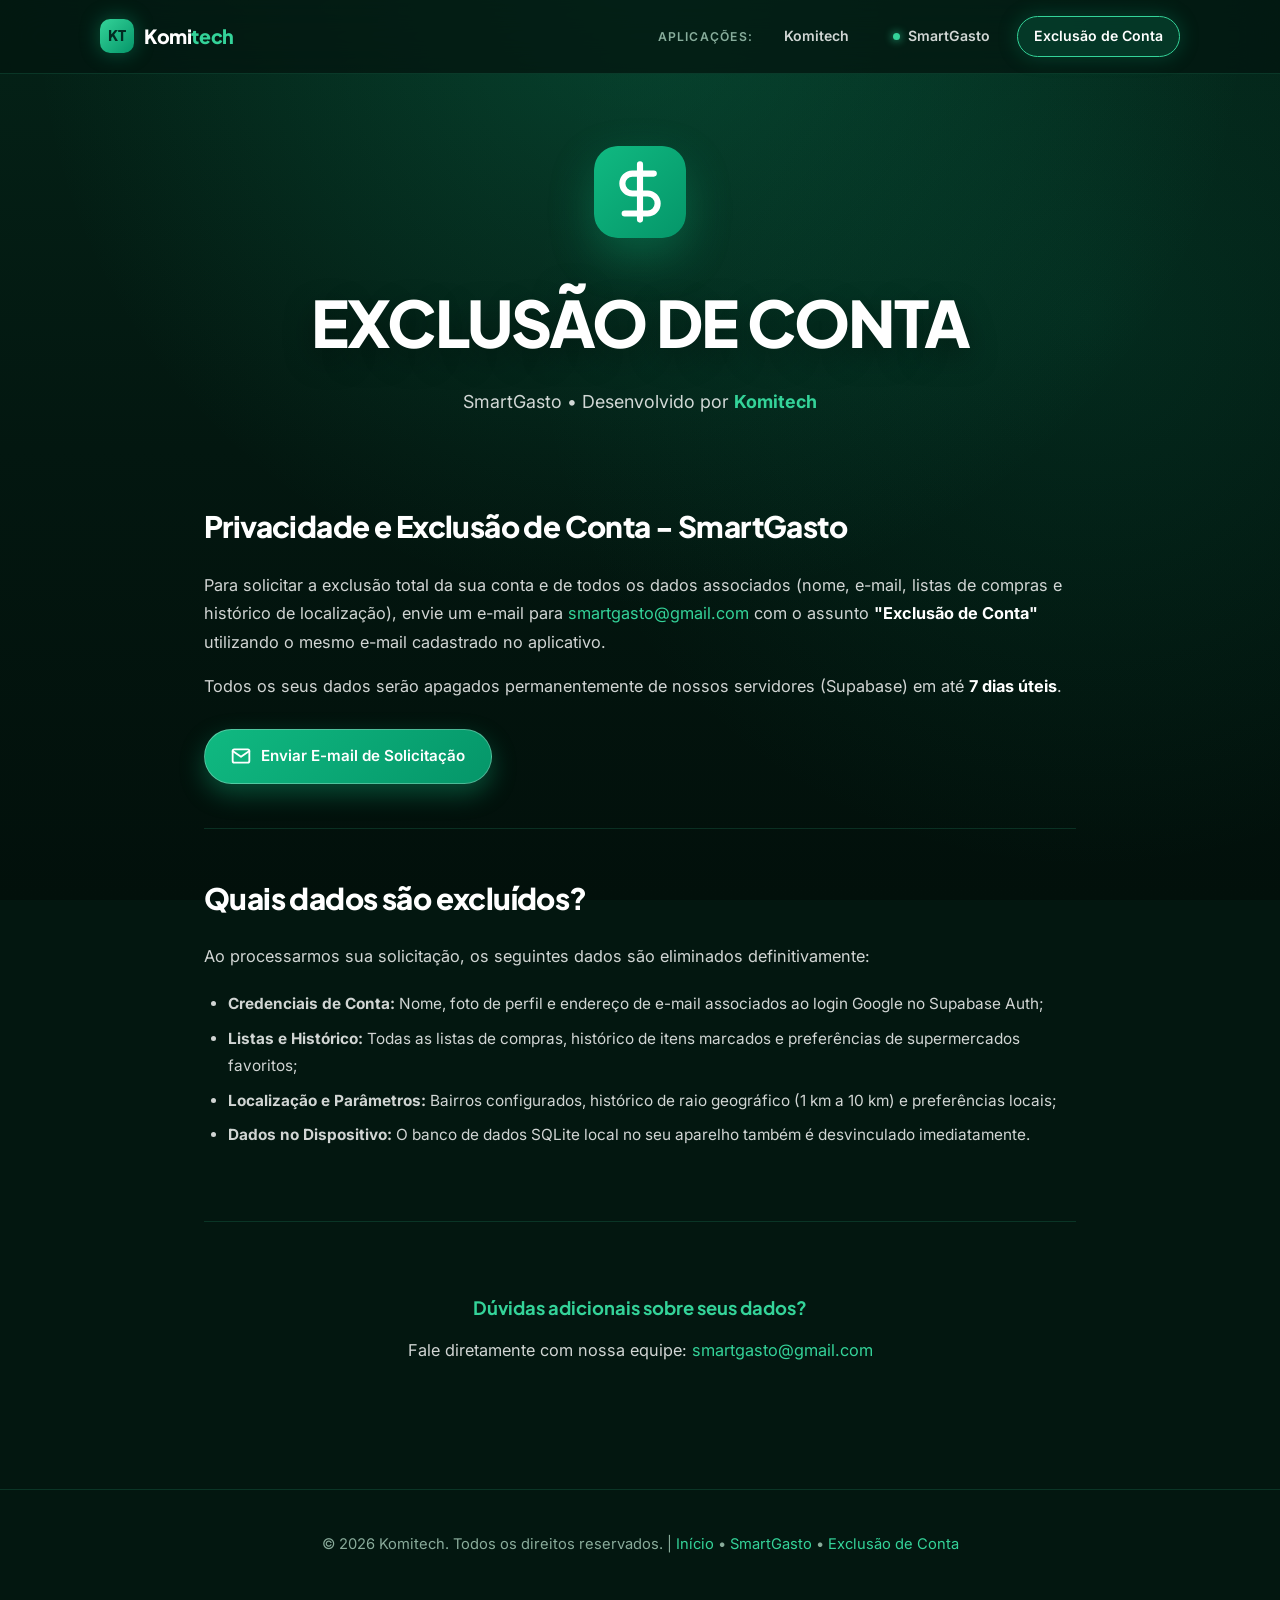
==== exclusao-conta.html @ 6d84467b "feat: site institucional SmartGasto, pagina do MercadIN e exclusao de conta" ====
<!DOCTYPE html>
<html lang="pt-BR">

<head>
    <meta charset="UTF-8">
    <meta name="viewport" content="width=device-width, initial-scale=1.0">
    <title>Exclusão de Conta - SmartGasto</title>
    <!-- Ligação com o arquivo CSS separado -->
    <link rel="stylesheet" href="style.css">

    <!-- Metatags de SEO e Requisitos das Lojas de Apps (Google Play / App Store) -->
    <meta property="og:title" content="Privacidade e Exclusão de Conta - SmartGasto">
    <meta property="og:description"
        content="Instruções e procedimento para solicitação de exclusão total de conta e dados pessoais dos aplicativos da SmartGasto.">
    <meta property="og:type" content="website">
</head>

<body>

    <!-- Navegação superior limpa -->
    <nav class="top-navbar">
        <div class="nav-container">
            <a href="index.html" class="brand-link">
                <span class="brand-badge">KT</span>
                <span>Komi<span class="highlight">tech</span></span>
            </a>

            <div class="nav-apps">
                <span class="nav-label">Aplicações:</span>
                <a href="index.html" class="nav-pill">Komitech</a>
                <a href="mercadin.html" class="nav-pill">
                    <span class="dot"></span>
                    SmartGasto
                </a>
                <a href="exclusao-conta.html" class="nav-pill active">
                    Exclusão de Conta
                </a>
            </div>
        </div>
    </nav>

    <header>
        <img src="assets/logo-komitech.svg" alt="Logo Komitech" class="logo-header">
        <h1>EXCLUSÃO DE CONTA</h1>
        <p>SmartGasto • Desenvolvido por <strong>Komitech</strong></p>
    </header>

    <div class="container">

        <!-- BLOCO PRINCIPAL DE EXCLUSÃO DE CONTA -->
        <div class="section-block reveal active">
            <h2>Privacidade e Exclusão de Conta - SmartGasto</h2>
            <p>
                Para solicitar a exclusão total da sua conta e de todos os dados associados (nome, e-mail, listas de
                compras e histórico de localização), envie um e-mail para <a
                    href="mailto:smartgasto@gmail.com?subject=Exclus%C3%A3o%20de%20Conta">smartgasto@gmail.com</a> com o
                assunto <strong>"Exclusão de Conta"</strong> utilizando o mesmo e-mail cadastrado no aplicativo.
            </p>
            <p>
                Todos os seus dados serão apagados permanentemente de nossos servidores (Supabase) em até <strong>7 dias
                    úteis</strong>.
            </p>

            <div style="margin-top: 28px;">
                <a href="mailto:smartgasto@gmail.com?subject=Exclus%C3%A3o%20de%20Conta" class="btn-shama btn-play">
                    <svg class="btn-icone" viewBox="0 0 24 24" width="20" height="20" fill="none" stroke="currentColor"
                        stroke-width="2.2" stroke-linecap="round" stroke-linejoin="round">
                        <path d="M4 4h16c1.1 0 2 .9 2 2v12c0 1.1-.9 2-2 2H4c-1.1 0-2-.9-2-2V6c0-1.1.9-2 2-2z"></path>
                        <polyline points="22,6 12,13 2,6"></polyline>
                    </svg>
                    Enviar E-mail de Solicitação
                </a>
            </div>
        </div>

        <!-- DETALHAMENTO DOS DADOS ELIMINADOS (REQUISITO GOOGLE PLAY / APP STORE) -->
        <div class="section-block reveal">
            <h2>Quais dados são excluídos?</h2>
            <p>Ao processarmos sua solicitação, os seguintes dados são eliminados definitivamente:</p>
            <ul class="policy-content" style="list-style-type: disc; padding-left: 24px;">
                <li><strong>Credenciais de Conta:</strong> Nome, foto de perfil e endereço de e-mail associados ao login
                    Google no Supabase Auth;</li>
                <li><strong>Listas e Histórico:</strong> Todas as listas de compras, histórico de itens marcados e
                    preferências de supermercados favoritos;</li>
                <li><strong>Localização e Parâmetros:</strong> Bairros configurados, histórico de raio geográfico (1 km
                    a 10 km) e preferências locais;</li>
                <li><strong>Dados no Dispositivo:</strong> O banco de dados SQLite local no seu aparelho também é
                    desvinculado imediatamente.</li>
            </ul>
        </div>

        <div class="section-block reveal" style="text-align: center; border: none;">
            <h3>Dúvidas adicionais sobre seus dados?</h3>
            <p>Fale diretamente com nossa equipe: <a href="mailto:smartgasto@gmail.com">smartgasto@gmail.com</a></p>
        </div>

    </div>

    <footer>
        <p>&copy; 2026 Komitech. Todos os direitos reservados. | <a href="index.html">Início</a> • <a
                href="mercadin.html">SmartGasto</a> • <a href="exclusao-conta.html">Exclusão de Conta</a></p>
    </footer>

    <script>
        function reveal() {
            var reveals = document.querySelectorAll(".reveal");
            for (var i = 0; i < reveals.length; i++) {
                var windowHeight = window.innerHeight;
                var elementTop = reveals[i].getBoundingClientRect().top;
                var elementVisible = 100;

                if (elementTop < windowHeight - elementVisible) {
                    reveals[i].classList.add("active");
                }
            }
        }

        window.addEventListener("scroll", reveal);
        reveal();
    </script>
</body>

</html>
---- style.css ----
/* ==========================================================================
   KOMITECH & SMARTGASTO - PREMIUM EMERALD & WHITE DESIGN
   Foco em tons de verde profundo, tipografia branca e layout fluido sem excesso de containers
   ========================================================================== */

@import url('https://fonts.googleapis.com/css2?family=Inter:wght@400;500;600;700&family=Plus+Jakarta+Sans:wght@600;700;800&display=swap');

:root {
    --bg-deep: #031710;
    --bg-emerald: #05261b;
    --bg-surface: rgba(16, 185, 129, 0.06);
    --bg-surface-hover: rgba(16, 185, 129, 0.11);
    --emerald-bright: #10b981;
    --emerald-glow: #34d399;
    --emerald-vivid: #059669;
    --text-white: #ffffff;
    --text-soft: rgba(255, 255, 255, 0.82);
    --text-muted: rgba(209, 250, 229, 0.65);
    --line-subtle: rgba(52, 211, 153, 0.16);
}

* {
    margin: 0;
    padding: 0;
    box-sizing: border-box;
}

html {
    scroll-behavior: smooth;
}

body {
    font-family: 'Inter', -apple-system, BlinkMacSystemFont, "Segoe UI", Roboto, sans-serif;
    background-color: var(--bg-deep);
    background-image:
        radial-gradient(circle at 50% 0%, rgba(16, 185, 129, 0.22) 0%, transparent 55%),
        radial-gradient(circle at 85% 35%, rgba(5, 150, 105, 0.14) 0%, transparent 45%),
        linear-gradient(180deg, #042217 0%, #031710 50%, #02100b 100%);
    background-attachment: fixed;
    color: var(--text-white);
    line-height: 1.75;
    overflow-x: hidden;
    -webkit-font-smoothing: antialiased;
}

/* ==========================================================================
   NAVEGAÇÃO SUPERIOR MINIMALISTA (KOMITECH)
   ========================================================================== */
.top-navbar {
    position: sticky;
    top: 0;
    z-index: 1000;
    background: rgba(3, 23, 16, 0.78);
    backdrop-filter: blur(18px);
    -webkit-backdrop-filter: blur(18px);
    border-bottom: 1px solid var(--line-subtle);
    padding: 16px 28px;
}

.nav-container {
    max-width: 1080px;
    margin: 0 auto;
    display: flex;
    align-items: center;
    justify-content: space-between;
    gap: 16px;
    flex-wrap: wrap;
}

.brand-link {
    display: inline-flex;
    align-items: center;
    gap: 10px;
    text-decoration: none;
    color: var(--text-white);
    font-family: 'Plus Jakarta Sans', sans-serif;
    font-weight: 800;
    font-size: 1.22rem;
    letter-spacing: -0.02em;
}

.brand-badge {
    width: 34px;
    height: 34px;
    border-radius: 10px;
    background: linear-gradient(135deg, var(--emerald-glow) 0%, var(--emerald-vivid) 100%);
    display: inline-flex;
    align-items: center;
    justify-content: center;
    color: #022c22;
    font-weight: 800;
    font-size: 0.92rem;
    box-shadow: 0 0 20px rgba(16, 185, 129, 0.4);
}

.brand-link span.highlight {
    color: var(--emerald-glow);
}

.nav-apps {
    display: flex;
    align-items: center;
    gap: 10px;
    flex-wrap: wrap;
}

.nav-label {
    font-size: 0.76rem;
    text-transform: uppercase;
    letter-spacing: 0.1em;
    color: var(--text-muted);
    margin-right: 4px;
    font-weight: 600;
}

.nav-pill {
    text-decoration: none;
    color: var(--text-soft);
    font-size: 0.88rem;
    font-weight: 600;
    padding: 7px 16px;
    border-radius: 999px;
    border: 1px solid transparent;
    transition: all 0.25s ease;
    display: inline-flex;
    align-items: center;
    gap: 8px;
}

.nav-pill:hover {
    color: var(--text-white);
    border-color: var(--line-subtle);
    background: rgba(255, 255, 255, 0.04);
}

.nav-pill.active {
    background: rgba(16, 185, 129, 0.18);
    color: var(--text-white);
    border-color: var(--emerald-glow);
    box-shadow: 0 0 20px rgba(16, 185, 129, 0.25);
}

.nav-pill .dot {
    width: 7px;
    height: 7px;
    border-radius: 50%;
    background: var(--emerald-glow);
    box-shadow: 0 0 8px var(--emerald-glow);
}

/* ==========================================================================
   HEADER / HERO SECTION
   ========================================================================== */
header {
    text-align: center;
    padding: 72px 20px 40px;
    position: relative;
}

.logo-header {
    width: 92px;
    height: 92px;
    object-fit: contain;
    margin-bottom: 20px;
    border-radius: 24px;
    box-shadow: 0 18px 45px rgba(16, 185, 129, 0.32);
}

header h1 {
    font-family: 'Plus Jakarta Sans', sans-serif;
    font-size: clamp(2.5rem, 6vw, 4rem);
    font-weight: 800;
    letter-spacing: -0.03em;
    color: var(--text-white);
    margin-bottom: 8px;
    text-shadow: 0 10px 30px rgba(0, 0, 0, 0.4);
}

header p {
    font-size: 1.12rem;
    color: var(--text-soft);
    max-width: 580px;
    margin: 0 auto;
}

header p strong {
    color: var(--emerald-glow);
    font-weight: 700;
}

/* ==========================================================================
   BOTÕES DE ACESSO RÁPIDO (.botoes-shama / .btn-shama)
   ========================================================================== */
.botoes-shama {
    display: flex;
    justify-content: center;
    align-items: center;
    gap: 14px;
    flex-wrap: wrap;
    margin-top: 32px;
    margin-bottom: 20px;
}

.btn-shama {
    display: inline-flex;
    align-items: center;
    gap: 10px;
    padding: 13px 26px;
    border-radius: 999px;
    font-weight: 600;
    font-size: 0.95rem;
    text-decoration: none;
    color: var(--text-white);
    transition: all 0.3s cubic-bezier(0.16, 1, 0.3, 1);
    border: 1px solid rgba(255, 255, 255, 0.18);
    background: rgba(255, 255, 255, 0.06);
    backdrop-filter: blur(10px);
}

.btn-shama:hover {
    transform: translateY(-3px);
    border-color: var(--emerald-glow);
    box-shadow: 0 12px 28px rgba(16, 185, 129, 0.28);
}

.btn-play {
    background: linear-gradient(135deg, #10b981 0%, #059669 100%);
    color: var(--text-white);
    border-color: rgba(255, 255, 255, 0.28);
    box-shadow: 0 10px 25px rgba(16, 185, 129, 0.35);
}

.btn-play:hover {
    background: linear-gradient(135deg, #34d399 0%, #10b981 100%);
}

.btn-apple,
.btn-web {
    background: rgba(16, 185, 129, 0.09);
    color: var(--text-white);
    border-color: var(--line-subtle);
}

.btn-apple:hover,
.btn-web:hover {
    background: rgba(16, 185, 129, 0.2);
}

.btn-icone {
    flex-shrink: 0;
}

/* ==========================================================================
   MOCKUPS 3D TRIPLOS (.mockups-wrapper)
   ========================================================================== */
.mockups-wrapper {
    display: flex;
    justify-content: center;
    align-items: center;
    gap: 28px;
    margin: 54px auto 10px;
    max-width: 980px;
    perspective: 1200px;
    padding: 10px 16px;
}

.phone-mockup {
    width: 240px;
    height: 486px;
    background: #02140e;
    border-radius: 40px;
    padding: 11px;
    border: 2px solid rgba(52, 211, 153, 0.28);
    box-shadow: 0 25px 60px rgba(0, 0, 0, 0.65);
    transition: transform 0.5s cubic-bezier(0.16, 1, 0.3, 1), border-color 0.4s ease;
    position: relative;
}

.phone-mockup::before {
    content: "";
    position: absolute;
    top: 18px;
    left: 50%;
    transform: translateX(-50%);
    width: 66px;
    height: 16px;
    background: #010a07;
    border-radius: 999px;
    z-index: 5;
}

.phone-1 {
    transform: rotateY(20deg) rotateZ(-4deg) translateY(20px) scale(0.92);
}

.phone-2 {
    width: 266px;
    height: 528px;
    transform: translateZ(45px);
    z-index: 3;
    border-color: var(--emerald-glow);
    box-shadow: 0 30px 70px rgba(0, 0, 0, 0.75), 0 0 45px rgba(16, 185, 129, 0.25);
}

.phone-3 {
    transform: rotateY(-20deg) rotateZ(4deg) translateY(20px) scale(0.92);
}

.phone-mockup:hover {
    transform: rotateY(0deg) rotateZ(0deg) translateY(-6px) scale(1);
    border-color: var(--emerald-glow);
    z-index: 4;
}

.phone-screen {
    width: 100%;
    height: 100%;
    background-color: #05261b;
    background-size: cover;
    background-position: top center;
    background-repeat: no-repeat;
    border-radius: 30px;
    overflow: hidden;
    display: flex;
    flex-direction: column;
    justify-content: space-between;
    text-align: left;
    color: var(--text-white);
    position: relative;
}

/* UI Simulada Premium Verde & Branca dentro das telas */
.mock-ui {
    padding: 38px 15px 15px;
    height: 100%;
    display: flex;
    flex-direction: column;
    justify-content: space-between;
    background: linear-gradient(180deg, #063324 0%, #031a12 100%);
    font-size: 0.76rem;
    color: var(--text-white);
}

.mock-header {
    display: flex;
    justify-content: space-between;
    align-items: center;
    margin-bottom: 12px;
    color: var(--text-soft);
    font-size: 0.7rem;
}

.mock-tag {
    background: rgba(16, 185, 129, 0.22);
    color: var(--emerald-glow);
    border: 1px solid rgba(52, 211, 153, 0.3);
    font-weight: 700;
    padding: 3px 9px;
    border-radius: 99px;
    font-size: 0.64rem;
}

.mock-title {
    font-weight: 800;
    font-size: 0.96rem;
    color: var(--text-white);
    margin-bottom: 12px;
}

.mock-row-item {
    padding: 10px 0;
    border-bottom: 1px solid rgba(52, 211, 153, 0.14);
    display: flex;
    justify-content: space-between;
    align-items: center;
    gap: 8px;
}

.mock-prod-name {
    font-weight: 600;
    font-size: 0.74rem;
    color: var(--text-white);
    line-height: 1.3;
}

.mock-badge-best {
    display: inline-block;
    margin-top: 3px;
    font-size: 0.64rem;
    font-weight: 600;
    color: var(--emerald-glow);
}

.mock-qty {
    display: inline-flex;
    align-items: center;
    gap: 5px;
    background: rgba(255, 255, 255, 0.08);
    color: var(--text-white);
    padding: 4px 8px;
    border-radius: 8px;
    font-weight: 700;
    font-size: 0.7rem;
    white-space: nowrap;
}

.mock-sticky-btn {
    background: linear-gradient(135deg, #10b981 0%, #059669 100%);
    color: var(--text-white);
    text-align: center;
    font-weight: 700;
    padding: 11px;
    border-radius: 12px;
    font-size: 0.76rem;
    box-shadow: 0 6px 18px rgba(16, 185, 129, 0.35);
}

/* ==========================================================================
   FLUXO PRINCIPAL SEM EXCESSO DE CONTAINERS
   ========================================================================== */
.container {
    max-width: 920px;
    margin: 0 auto 80px;
    padding: 0 24px;
}

.impact-phrase {
    text-align: center;
    padding: 56px 16px 48px;
    margin-bottom: 24px;
    border-bottom: 1px solid var(--line-subtle);
}

.impact-phrase h2 {
    font-family: 'Plus Jakarta Sans', sans-serif;
    font-size: clamp(1.75rem, 3.6vw, 2.5rem);
    font-weight: 800;
    line-height: 1.25;
    margin-bottom: 14px;
    color: var(--text-white);
    letter-spacing: -0.02em;
}

.impact-phrase p {
    color: var(--text-soft);
    font-size: 1.12rem;
    max-width: 660px;
    margin: 0 auto;
}

/* Seções abertas e elegantes, separadas apenas por respiro e linha sutil */
.section-block {
    padding: 44px 0;
    border-bottom: 1px solid var(--line-subtle);
}

.section-block:last-child {
    border-bottom: none;
}

.section-block h2 {
    font-family: 'Plus Jakarta Sans', sans-serif;
    font-size: clamp(1.45rem, 2.5vw, 1.85rem);
    font-weight: 800;
    color: var(--text-white);
    margin-bottom: 18px;
    letter-spacing: -0.02em;
}

.section-block h3 {
    font-family: 'Plus Jakarta Sans', sans-serif;
    font-size: 1.15rem;
    margin: 26px 0 12px;
    color: var(--emerald-glow);
}

.section-block p {
    color: var(--text-soft);
    margin-bottom: 16px;
    font-size: 1.02rem;
}

.section-block p strong {
    color: var(--text-white);
}

.section-block p:last-child {
    margin-bottom: 0;
}

/* ==========================================================================
   LISTA DE APLICAÇÕES (PORTAL KOMITECH - SEM CAIXAS PESADAS)
   ========================================================================== */
.app-showcase {
    display: flex;
    flex-direction: column;
    gap: 28px;
    margin-top: 24px;
}

.app-spotlight {
    padding: 32px;
    border-radius: 24px;
    background: linear-gradient(135deg, rgba(16, 185, 129, 0.14) 0%, rgba(5, 150, 105, 0.04) 100%);
    border: 1px solid rgba(52, 211, 153, 0.32);
    display: flex;
    flex-direction: column;
    gap: 16px;
    transition: transform 0.3s ease, border-color 0.3s ease;
}

.app-spotlight:hover {
    transform: translateY(-3px);
    border-color: var(--emerald-glow);
}

.app-status-badge {
    display: inline-flex;
    align-items: center;
    gap: 6px;
    font-size: 0.75rem;
    font-weight: 700;
    text-transform: uppercase;
    letter-spacing: 0.08em;
    color: var(--emerald-glow);
}

.app-spotlight h3 {
    margin: 0;
    font-size: 1.75rem;
    color: var(--text-white);
}

.app-features-inline {
    display: flex;
    flex-wrap: wrap;
    gap: 10px 22px;
    list-style: none;
    margin: 6px 0 10px;
}

.app-features-inline li {
    font-size: 0.95rem;
    color: var(--text-white);
    display: inline-flex;
    align-items: center;
    gap: 8px;
}

.app-features-inline li::before {
    content: "✦";
    color: var(--emerald-glow);
}

/* ==========================================================================
   CARROSSEL DE DESTAQUE INTERATIVO 3D (.marquee-wrapper)
   ========================================================================== */
.marquee-wrapper {
    overflow-x: hidden;
    cursor: grab;
    padding: 26px 0;
    user-select: none;
    position: relative;
    mask-image: linear-gradient(to right, transparent 0%, black 8%, black 92%, transparent 100%);
    -webkit-mask-image: linear-gradient(to right, transparent 0%, black 8%, black 92%, transparent 100%);
}

.marquee-wrapper.active {
    cursor: grabbing;
}

.marquee-track {
    display: flex;
    width: max-content;
    gap: 20px;
}

.marquee-content {
    display: flex;
    gap: 20px;
}

.marquee-item {
    width: 265px;
    flex-shrink: 0;
    background: rgba(16, 185, 129, 0.08);
    border: 1px solid rgba(52, 211, 153, 0.24);
    border-radius: 20px;
    padding: 24px 22px;
    backdrop-filter: blur(12px);
    will-change: transform, opacity;
}

.marquee-item h3 {
    margin: 0 0 8px;
    font-size: 1.08rem;
    color: var(--text-white);
}

.marquee-item p {
    font-size: 0.9rem;
    color: var(--text-soft);
    margin: 0;
    line-height: 1.55;
}

/* ==========================================================================
   FAQ & POLÍTICAS MINIMALISTAS (<details> e <summary>)
   ========================================================================== */
details {
    border-bottom: 1px solid var(--line-subtle);
    padding: 6px 0;
    transition: all 0.25s ease;
}

summary {
    padding: 16px 4px;
    font-weight: 600;
    font-size: 1.04rem;
    color: var(--text-white);
    cursor: pointer;
    list-style: none;
    display: flex;
    align-items: center;
    justify-content: space-between;
    gap: 12px;
}

summary:hover {
    color: var(--emerald-glow);
}

summary::-webkit-details-marker {
    display: none;
}

summary::after {
    content: "+";
    font-size: 1.35rem;
    font-weight: 500;
    color: var(--emerald-glow);
}

details[open] summary::after {
    content: "−";
}

.faq-content,
.policy-content {
    padding: 4px 4px 20px;
    color: var(--text-soft);
    font-size: 0.96rem;
}

.policy-content ul,
.agradecimentos-lista {
    padding-left: 22px;
    margin: 12px 0;
    color: var(--text-soft);
}

.policy-content li,
.agradecimentos-lista li {
    margin-bottom: 8px;
}

a {
    color: var(--emerald-glow);
    text-decoration: none;
    transition: opacity 0.2s ease;
}

a:hover {
    opacity: 0.85;
    text-decoration: underline;
}

.btn-shama:hover,
.nav-pill:hover,
.brand-link:hover {
    text-decoration: none;
    opacity: 1;
}

/* ==========================================================================
   ANIMAÇÃO DE ROLAGEM (.reveal) & FOOTER
   ========================================================================== */
.reveal {
    opacity: 0;
    transform: translateY(24px);
    transition: opacity 0.65s ease, transform 0.65s cubic-bezier(0.16, 1, 0.3, 1);
}

.reveal.active {
    opacity: 1;
    transform: translateY(0);
}

footer {
    text-align: center;
    padding: 42px 20px;
    font-size: 0.92rem;
    color: var(--text-muted);
    border-top: 1px solid var(--line-subtle);
}

/* ==========================================================================
   RESPONSIVIDADE
   ========================================================================== */
@media (max-width: 820px) {
    .mockups-wrapper {
        flex-direction: column;
        gap: 20px;
    }

    .phone-1,
    .phone-3 {
        display: none;
    }

    .phone-2 {
        transform: none;
        width: 260px;
        height: 510px;
    }

    .nav-container {
        justify-content: center;
    }
}
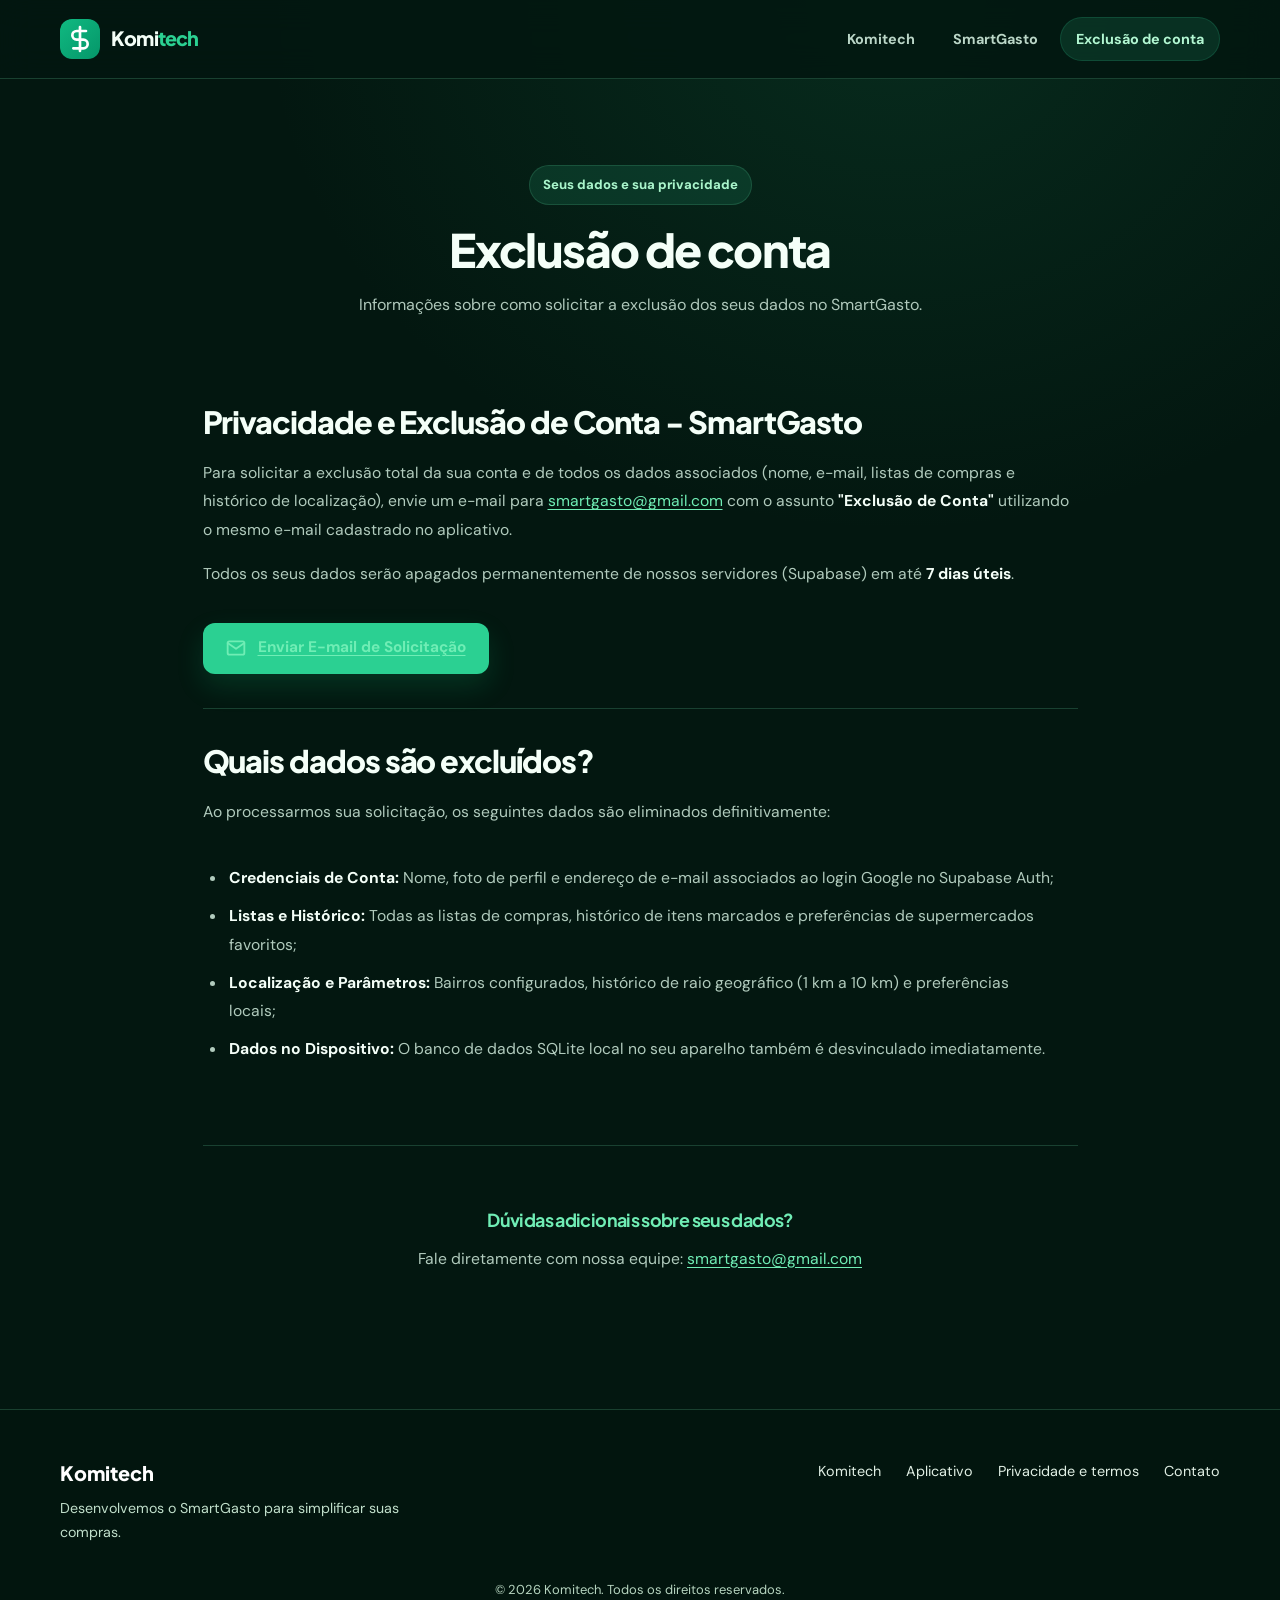
==== commit 0b931569: "feat: restaura tema verde escuro e animacoes do site" ====
--- a/exclusao-conta.html
+++ b/exclusao-conta.html
@@ -1,50 +1,38 @@
 <!DOCTYPE html>
 <html lang="pt-BR">
-
 <head>
     <meta charset="UTF-8">
-    <meta name="viewport" content="width=device-width, initial-scale=1.0">
-    <title>Exclusão de Conta - SmartGasto</title>
-    <!-- Ligação com o arquivo CSS separado -->
+    <meta name="viewport" content="width=device-width, initial-scale=1">
+    <meta name="theme-color" content="#031710">
+    <meta name="description" content="Saiba como solicitar a exclusão de sua conta e dos dados pessoais associados ao SmartGasto.">
+    <meta property="og:title" content="Exclusão de conta | SmartGasto">
+    <meta property="og:description" content="Orientações para solicitação da exclusão de conta e dados pessoais do SmartGasto.">
+    <meta property="og:type" content="website">
+    <title>Exclusão de conta | SmartGasto</title>
+    <link rel="icon" type="image/svg+xml" href="assets/logo-smartgasto.svg">
     <link rel="stylesheet" href="style.css">
-
-    <!-- Metatags de SEO e Requisitos das Lojas de Apps (Google Play / App Store) -->
-    <meta property="og:title" content="Privacidade e Exclusão de Conta - SmartGasto">
-    <meta property="og:description"
-        content="Instruções e procedimento para solicitação de exclusão total de conta e dados pessoais dos aplicativos da SmartGasto.">
-    <meta property="og:type" content="website">
 </head>
-
 <body>
-
-    <!-- Navegação superior limpa -->
-    <nav class="top-navbar">
+    <a class="skip-link" href="#conteudo">Pular para o conteúdo</a>
+    <nav class="top-navbar" aria-label="Navegação principal">
         <div class="nav-container">
-            <a href="index.html" class="brand-link">
-                <span class="brand-badge">KT</span>
+            <a class="brand-link" href="index.html" aria-label="Komitech — página inicial">
+                <img src="assets/logo-komitech.svg" width="40" height="40" alt="">
                 <span>Komi<span class="highlight">tech</span></span>
             </a>
-
             <div class="nav-apps">
-                <span class="nav-label">Aplicações:</span>
-                <a href="index.html" class="nav-pill">Komitech</a>
-                <a href="mercadin.html" class="nav-pill">
-                    <span class="dot"></span>
-                    SmartGasto
-                </a>
-                <a href="exclusao-conta.html" class="nav-pill active">
-                    Exclusão de Conta
-                </a>
+                <a class="nav-pill" href="index.html">Komitech</a>
+                <a class="nav-pill" href="mercadin.html">SmartGasto</a>
+                <a class="nav-pill active" href="exclusao-conta.html" aria-current="page">Exclusão de conta</a>
             </div>
         </div>
     </nav>
-
-    <header>
-        <img src="assets/logo-komitech.svg" alt="Logo Komitech" class="logo-header">
-        <h1>EXCLUSÃO DE CONTA</h1>
-        <p>SmartGasto • Desenvolvido por <strong>Komitech</strong></p>
-    </header>
-
+    <main id="conteudo">
+        <header class="deletion-hero">
+            <p class="eyebrow">Seus dados e sua privacidade</p>
+            <h1>Exclusão de conta</h1>
+            <p>Informações sobre como solicitar a exclusão dos seus dados no SmartGasto.</p>
+        </header>
     <div class="container">
 
         <!-- BLOCO PRINCIPAL DE EXCLUSÃO DE CONTA -->
@@ -96,28 +84,18 @@
 
     </div>
 
-    <footer>
-        <p>&copy; 2026 Komitech. Todos os direitos reservados. | <a href="index.html">Início</a> • <a
-                href="mercadin.html">SmartGasto</a> • <a href="exclusao-conta.html">Exclusão de Conta</a></p>
+    </main>
+    <footer class="site-footer">
+        <div class="wrap footer-inner">
+            <div><strong>Komitech</strong><p>Desenvolvemos o SmartGasto para simplificar suas compras.</p></div>
+            <div class="footer-links">
+                <a href="index.html">Komitech</a>
+                <a href="mercadin.html">Aplicativo</a>
+                <a href="mercadin.html#politicas">Privacidade e termos</a>
+                <a href="mailto:smartgasto@gmail.com">Contato</a>
+            </div>
+        </div>
+        <p class="footer-copyright">© 2026 Komitech. Todos os direitos reservados.</p>
     </footer>
-
-    <script>
-        function reveal() {
-            var reveals = document.querySelectorAll(".reveal");
-            for (var i = 0; i < reveals.length; i++) {
-                var windowHeight = window.innerHeight;
-                var elementTop = reveals[i].getBoundingClientRect().top;
-                var elementVisible = 100;
-
-                if (elementTop < windowHeight - elementVisible) {
-                    reveals[i].classList.add("active");
-                }
-            }
-        }
-
-        window.addEventListener("scroll", reveal);
-        reveal();
-    </script>
 </body>
-
-</html>+</html>
--- a/style.css
+++ b/style.css
@@ -1,730 +1,270 @@
-/* ==========================================================================
-   KOMITECH & SMARTGASTO - PREMIUM EMERALD & WHITE DESIGN
-   Foco em tons de verde profundo, tipografia branca e layout fluido sem excesso de containers
-   ========================================================================== */
-
-@import url('https://fonts.googleapis.com/css2?family=Inter:wght@400;500;600;700&family=Plus+Jakarta+Sans:wght@600;700;800&display=swap');
+@import url('https://fonts.googleapis.com/css2?family=DM+Sans:wght@400;500;600;700&family=Plus+Jakarta+Sans:wght@500;600;700;800&display=swap');
 
 :root {
-    --bg-deep: #031710;
-    --bg-emerald: #05261b;
-    --bg-surface: rgba(16, 185, 129, 0.06);
-    --bg-surface-hover: rgba(16, 185, 129, 0.11);
-    --emerald-bright: #10b981;
-    --emerald-glow: #34d399;
-    --emerald-vivid: #059669;
-    --text-white: #ffffff;
-    --text-soft: rgba(255, 255, 255, 0.82);
-    --text-muted: rgba(209, 250, 229, 0.65);
-    --line-subtle: rgba(52, 211, 153, 0.16);
-}
-
-* {
-    margin: 0;
-    padding: 0;
-    box-sizing: border-box;
-}
-
-html {
-    scroll-behavior: smooth;
-}
-
-body {
-    font-family: 'Inter', -apple-system, BlinkMacSystemFont, "Segoe UI", Roboto, sans-serif;
-    background-color: var(--bg-deep);
-    background-image:
-        radial-gradient(circle at 50% 0%, rgba(16, 185, 129, 0.22) 0%, transparent 55%),
-        radial-gradient(circle at 85% 35%, rgba(5, 150, 105, 0.14) 0%, transparent 45%),
-        linear-gradient(180deg, #042217 0%, #031710 50%, #02100b 100%);
-    background-attachment: fixed;
-    color: var(--text-white);
-    line-height: 1.75;
-    overflow-x: hidden;
-    -webkit-font-smoothing: antialiased;
-}
-
-/* ==========================================================================
-   NAVEGAÇÃO SUPERIOR MINIMALISTA (KOMITECH)
-   ========================================================================== */
-.top-navbar {
-    position: sticky;
-    top: 0;
-    z-index: 1000;
-    background: rgba(3, 23, 16, 0.78);
-    backdrop-filter: blur(18px);
-    -webkit-backdrop-filter: blur(18px);
-    border-bottom: 1px solid var(--line-subtle);
-    padding: 16px 28px;
-}
-
-.nav-container {
-    max-width: 1080px;
-    margin: 0 auto;
-    display: flex;
-    align-items: center;
-    justify-content: space-between;
-    gap: 16px;
-    flex-wrap: wrap;
-}
-
-.brand-link {
-    display: inline-flex;
-    align-items: center;
-    gap: 10px;
-    text-decoration: none;
-    color: var(--text-white);
-    font-family: 'Plus Jakarta Sans', sans-serif;
-    font-weight: 800;
-    font-size: 1.22rem;
-    letter-spacing: -0.02em;
-}
-
-.brand-badge {
-    width: 34px;
-    height: 34px;
-    border-radius: 10px;
-    background: linear-gradient(135deg, var(--emerald-glow) 0%, var(--emerald-vivid) 100%);
-    display: inline-flex;
-    align-items: center;
-    justify-content: center;
-    color: #022c22;
-    font-weight: 800;
-    font-size: 0.92rem;
-    box-shadow: 0 0 20px rgba(16, 185, 129, 0.4);
-}
-
-.brand-link span.highlight {
-    color: var(--emerald-glow);
-}
-
-.nav-apps {
-    display: flex;
-    align-items: center;
-    gap: 10px;
-    flex-wrap: wrap;
-}
-
-.nav-label {
-    font-size: 0.76rem;
-    text-transform: uppercase;
-    letter-spacing: 0.1em;
-    color: var(--text-muted);
-    margin-right: 4px;
-    font-weight: 600;
-}
-
-.nav-pill {
-    text-decoration: none;
-    color: var(--text-soft);
-    font-size: 0.88rem;
-    font-weight: 600;
-    padding: 7px 16px;
-    border-radius: 999px;
-    border: 1px solid transparent;
-    transition: all 0.25s ease;
-    display: inline-flex;
-    align-items: center;
-    gap: 8px;
-}
-
-.nav-pill:hover {
-    color: var(--text-white);
-    border-color: var(--line-subtle);
-    background: rgba(255, 255, 255, 0.04);
-}
-
-.nav-pill.active {
-    background: rgba(16, 185, 129, 0.18);
-    color: var(--text-white);
-    border-color: var(--emerald-glow);
-    box-shadow: 0 0 20px rgba(16, 185, 129, 0.25);
-}
-
-.nav-pill .dot {
-    width: 7px;
-    height: 7px;
-    border-radius: 50%;
-    background: var(--emerald-glow);
-    box-shadow: 0 0 8px var(--emerald-glow);
-}
-
-/* ==========================================================================
-   HEADER / HERO SECTION
-   ========================================================================== */
-header {
-    text-align: center;
-    padding: 72px 20px 40px;
-    position: relative;
-}
-
-.logo-header {
-    width: 92px;
-    height: 92px;
-    object-fit: contain;
-    margin-bottom: 20px;
-    border-radius: 24px;
-    box-shadow: 0 18px 45px rgba(16, 185, 129, 0.32);
-}
-
-header h1 {
-    font-family: 'Plus Jakarta Sans', sans-serif;
-    font-size: clamp(2.5rem, 6vw, 4rem);
-    font-weight: 800;
-    letter-spacing: -0.03em;
-    color: var(--text-white);
-    margin-bottom: 8px;
-    text-shadow: 0 10px 30px rgba(0, 0, 0, 0.4);
-}
-
-header p {
-    font-size: 1.12rem;
-    color: var(--text-soft);
-    max-width: 580px;
-    margin: 0 auto;
-}
-
-header p strong {
-    color: var(--emerald-glow);
-    font-weight: 700;
-}
-
-/* ==========================================================================
-   BOTÕES DE ACESSO RÁPIDO (.botoes-shama / .btn-shama)
-   ========================================================================== */
-.botoes-shama {
-    display: flex;
-    justify-content: center;
-    align-items: center;
-    gap: 14px;
-    flex-wrap: wrap;
-    margin-top: 32px;
-    margin-bottom: 20px;
-}
-
-.btn-shama {
-    display: inline-flex;
-    align-items: center;
-    gap: 10px;
-    padding: 13px 26px;
-    border-radius: 999px;
-    font-weight: 600;
-    font-size: 0.95rem;
-    text-decoration: none;
-    color: var(--text-white);
-    transition: all 0.3s cubic-bezier(0.16, 1, 0.3, 1);
-    border: 1px solid rgba(255, 255, 255, 0.18);
-    background: rgba(255, 255, 255, 0.06);
-    backdrop-filter: blur(10px);
-}
-
-.btn-shama:hover {
-    transform: translateY(-3px);
-    border-color: var(--emerald-glow);
-    box-shadow: 0 12px 28px rgba(16, 185, 129, 0.28);
-}
-
-.btn-play {
-    background: linear-gradient(135deg, #10b981 0%, #059669 100%);
-    color: var(--text-white);
-    border-color: rgba(255, 255, 255, 0.28);
-    box-shadow: 0 10px 25px rgba(16, 185, 129, 0.35);
-}
-
-.btn-play:hover {
-    background: linear-gradient(135deg, #34d399 0%, #10b981 100%);
-}
-
-.btn-apple,
-.btn-web {
-    background: rgba(16, 185, 129, 0.09);
-    color: var(--text-white);
-    border-color: var(--line-subtle);
-}
-
-.btn-apple:hover,
-.btn-web:hover {
-    background: rgba(16, 185, 129, 0.2);
-}
-
-.btn-icone {
-    flex-shrink: 0;
-}
-
-/* ==========================================================================
-   MOCKUPS 3D TRIPLOS (.mockups-wrapper)
-   ========================================================================== */
-.mockups-wrapper {
-    display: flex;
-    justify-content: center;
-    align-items: center;
-    gap: 28px;
-    margin: 54px auto 10px;
-    max-width: 980px;
-    perspective: 1200px;
-    padding: 10px 16px;
-}
-
-.phone-mockup {
-    width: 240px;
-    height: 486px;
-    background: #02140e;
-    border-radius: 40px;
-    padding: 11px;
-    border: 2px solid rgba(52, 211, 153, 0.28);
-    box-shadow: 0 25px 60px rgba(0, 0, 0, 0.65);
-    transition: transform 0.5s cubic-bezier(0.16, 1, 0.3, 1), border-color 0.4s ease;
-    position: relative;
-}
-
-.phone-mockup::before {
-    content: "";
-    position: absolute;
-    top: 18px;
-    left: 50%;
-    transform: translateX(-50%);
-    width: 66px;
-    height: 16px;
-    background: #010a07;
-    border-radius: 999px;
-    z-index: 5;
-}
-
-.phone-1 {
-    transform: rotateY(20deg) rotateZ(-4deg) translateY(20px) scale(0.92);
-}
-
-.phone-2 {
-    width: 266px;
-    height: 528px;
-    transform: translateZ(45px);
-    z-index: 3;
-    border-color: var(--emerald-glow);
-    box-shadow: 0 30px 70px rgba(0, 0, 0, 0.75), 0 0 45px rgba(16, 185, 129, 0.25);
-}
-
-.phone-3 {
-    transform: rotateY(-20deg) rotateZ(4deg) translateY(20px) scale(0.92);
-}
-
-.phone-mockup:hover {
-    transform: rotateY(0deg) rotateZ(0deg) translateY(-6px) scale(1);
-    border-color: var(--emerald-glow);
-    z-index: 4;
-}
-
-.phone-screen {
-    width: 100%;
-    height: 100%;
-    background-color: #05261b;
-    background-size: cover;
-    background-position: top center;
-    background-repeat: no-repeat;
-    border-radius: 30px;
-    overflow: hidden;
-    display: flex;
-    flex-direction: column;
-    justify-content: space-between;
-    text-align: left;
-    color: var(--text-white);
-    position: relative;
-}
-
-/* UI Simulada Premium Verde & Branca dentro das telas */
-.mock-ui {
-    padding: 38px 15px 15px;
-    height: 100%;
-    display: flex;
-    flex-direction: column;
-    justify-content: space-between;
-    background: linear-gradient(180deg, #063324 0%, #031a12 100%);
-    font-size: 0.76rem;
-    color: var(--text-white);
-}
-
-.mock-header {
-    display: flex;
-    justify-content: space-between;
-    align-items: center;
-    margin-bottom: 12px;
-    color: var(--text-soft);
-    font-size: 0.7rem;
-}
-
-.mock-tag {
-    background: rgba(16, 185, 129, 0.22);
-    color: var(--emerald-glow);
-    border: 1px solid rgba(52, 211, 153, 0.3);
-    font-weight: 700;
-    padding: 3px 9px;
-    border-radius: 99px;
-    font-size: 0.64rem;
-}
-
-.mock-title {
-    font-weight: 800;
-    font-size: 0.96rem;
-    color: var(--text-white);
-    margin-bottom: 12px;
-}
-
-.mock-row-item {
-    padding: 10px 0;
-    border-bottom: 1px solid rgba(52, 211, 153, 0.14);
-    display: flex;
-    justify-content: space-between;
-    align-items: center;
-    gap: 8px;
-}
-
-.mock-prod-name {
-    font-weight: 600;
-    font-size: 0.74rem;
-    color: var(--text-white);
-    line-height: 1.3;
-}
-
-.mock-badge-best {
-    display: inline-block;
-    margin-top: 3px;
-    font-size: 0.64rem;
-    font-weight: 600;
-    color: var(--emerald-glow);
-}
-
-.mock-qty {
-    display: inline-flex;
-    align-items: center;
-    gap: 5px;
-    background: rgba(255, 255, 255, 0.08);
-    color: var(--text-white);
-    padding: 4px 8px;
-    border-radius: 8px;
-    font-weight: 700;
-    font-size: 0.7rem;
-    white-space: nowrap;
-}
-
-.mock-sticky-btn {
-    background: linear-gradient(135deg, #10b981 0%, #059669 100%);
-    color: var(--text-white);
-    text-align: center;
-    font-weight: 700;
-    padding: 11px;
-    border-radius: 12px;
-    font-size: 0.76rem;
-    box-shadow: 0 6px 18px rgba(16, 185, 129, 0.35);
-}
-
-/* ==========================================================================
-   FLUXO PRINCIPAL SEM EXCESSO DE CONTAINERS
-   ========================================================================== */
-.container {
-    max-width: 920px;
-    margin: 0 auto 80px;
-    padding: 0 24px;
-}
-
-.impact-phrase {
-    text-align: center;
-    padding: 56px 16px 48px;
-    margin-bottom: 24px;
-    border-bottom: 1px solid var(--line-subtle);
-}
-
-.impact-phrase h2 {
-    font-family: 'Plus Jakarta Sans', sans-serif;
-    font-size: clamp(1.75rem, 3.6vw, 2.5rem);
-    font-weight: 800;
-    line-height: 1.25;
-    margin-bottom: 14px;
-    color: var(--text-white);
-    letter-spacing: -0.02em;
-}
-
-.impact-phrase p {
-    color: var(--text-soft);
-    font-size: 1.12rem;
-    max-width: 660px;
-    margin: 0 auto;
-}
-
-/* Seções abertas e elegantes, separadas apenas por respiro e linha sutil */
-.section-block {
-    padding: 44px 0;
-    border-bottom: 1px solid var(--line-subtle);
-}
-
-.section-block:last-child {
-    border-bottom: none;
-}
-
-.section-block h2 {
-    font-family: 'Plus Jakarta Sans', sans-serif;
-    font-size: clamp(1.45rem, 2.5vw, 1.85rem);
-    font-weight: 800;
-    color: var(--text-white);
-    margin-bottom: 18px;
-    letter-spacing: -0.02em;
-}
-
-.section-block h3 {
-    font-family: 'Plus Jakarta Sans', sans-serif;
-    font-size: 1.15rem;
-    margin: 26px 0 12px;
-    color: var(--emerald-glow);
-}
-
-.section-block p {
-    color: var(--text-soft);
-    margin-bottom: 16px;
-    font-size: 1.02rem;
-}
-
-.section-block p strong {
-    color: var(--text-white);
-}
-
-.section-block p:last-child {
-    margin-bottom: 0;
-}
-
-/* ==========================================================================
-   LISTA DE APLICAÇÕES (PORTAL KOMITECH - SEM CAIXAS PESADAS)
-   ========================================================================== */
-.app-showcase {
-    display: flex;
-    flex-direction: column;
-    gap: 28px;
-    margin-top: 24px;
-}
-
-.app-spotlight {
-    padding: 32px;
-    border-radius: 24px;
-    background: linear-gradient(135deg, rgba(16, 185, 129, 0.14) 0%, rgba(5, 150, 105, 0.04) 100%);
-    border: 1px solid rgba(52, 211, 153, 0.32);
-    display: flex;
-    flex-direction: column;
-    gap: 16px;
-    transition: transform 0.3s ease, border-color 0.3s ease;
-}
-
-.app-spotlight:hover {
-    transform: translateY(-3px);
-    border-color: var(--emerald-glow);
-}
-
-.app-status-badge {
-    display: inline-flex;
-    align-items: center;
-    gap: 6px;
-    font-size: 0.75rem;
-    font-weight: 700;
-    text-transform: uppercase;
-    letter-spacing: 0.08em;
-    color: var(--emerald-glow);
-}
-
-.app-spotlight h3 {
-    margin: 0;
-    font-size: 1.75rem;
-    color: var(--text-white);
-}
-
-.app-features-inline {
-    display: flex;
-    flex-wrap: wrap;
-    gap: 10px 22px;
-    list-style: none;
-    margin: 6px 0 10px;
-}
-
-.app-features-inline li {
-    font-size: 0.95rem;
-    color: var(--text-white);
-    display: inline-flex;
-    align-items: center;
-    gap: 8px;
-}
-
-.app-features-inline li::before {
-    content: "✦";
-    color: var(--emerald-glow);
-}
-
-/* ==========================================================================
-   CARROSSEL DE DESTAQUE INTERATIVO 3D (.marquee-wrapper)
-   ========================================================================== */
-.marquee-wrapper {
-    overflow-x: hidden;
-    cursor: grab;
-    padding: 26px 0;
-    user-select: none;
-    position: relative;
-    mask-image: linear-gradient(to right, transparent 0%, black 8%, black 92%, transparent 100%);
-    -webkit-mask-image: linear-gradient(to right, transparent 0%, black 8%, black 92%, transparent 100%);
-}
-
-.marquee-wrapper.active {
-    cursor: grabbing;
-}
-
-.marquee-track {
-    display: flex;
-    width: max-content;
-    gap: 20px;
-}
-
-.marquee-content {
-    display: flex;
-    gap: 20px;
-}
-
-.marquee-item {
-    width: 265px;
-    flex-shrink: 0;
-    background: rgba(16, 185, 129, 0.08);
-    border: 1px solid rgba(52, 211, 153, 0.24);
-    border-radius: 20px;
-    padding: 24px 22px;
-    backdrop-filter: blur(12px);
-    will-change: transform, opacity;
-}
-
-.marquee-item h3 {
-    margin: 0 0 8px;
-    font-size: 1.08rem;
-    color: var(--text-white);
-}
-
-.marquee-item p {
-    font-size: 0.9rem;
-    color: var(--text-soft);
-    margin: 0;
-    line-height: 1.55;
-}
-
-/* ==========================================================================
-   FAQ & POLÍTICAS MINIMALISTAS (<details> e <summary>)
-   ========================================================================== */
-details {
-    border-bottom: 1px solid var(--line-subtle);
-    padding: 6px 0;
-    transition: all 0.25s ease;
-}
-
-summary {
-    padding: 16px 4px;
-    font-weight: 600;
-    font-size: 1.04rem;
-    color: var(--text-white);
-    cursor: pointer;
-    list-style: none;
-    display: flex;
-    align-items: center;
-    justify-content: space-between;
-    gap: 12px;
-}
-
-summary:hover {
-    color: var(--emerald-glow);
-}
-
-summary::-webkit-details-marker {
-    display: none;
-}
-
-summary::after {
-    content: "+";
-    font-size: 1.35rem;
-    font-weight: 500;
-    color: var(--emerald-glow);
-}
-
-details[open] summary::after {
-    content: "−";
-}
-
-.faq-content,
-.policy-content {
-    padding: 4px 4px 20px;
-    color: var(--text-soft);
-    font-size: 0.96rem;
-}
-
-.policy-content ul,
-.agradecimentos-lista {
-    padding-left: 22px;
-    margin: 12px 0;
-    color: var(--text-soft);
-}
-
-.policy-content li,
-.agradecimentos-lista li {
-    margin-bottom: 8px;
-}
-
-a {
-    color: var(--emerald-glow);
-    text-decoration: none;
-    transition: opacity 0.2s ease;
-}
-
-a:hover {
-    opacity: 0.85;
-    text-decoration: underline;
-}
-
-.btn-shama:hover,
-.nav-pill:hover,
-.brand-link:hover {
-    text-decoration: none;
-    opacity: 1;
-}
-
-/* ==========================================================================
-   ANIMAÇÃO DE ROLAGEM (.reveal) & FOOTER
-   ========================================================================== */
-.reveal {
-    opacity: 0;
-    transform: translateY(24px);
-    transition: opacity 0.65s ease, transform 0.65s cubic-bezier(0.16, 1, 0.3, 1);
-}
-
-.reveal.active {
-    opacity: 1;
-    transform: translateY(0);
-}
-
-footer {
-    text-align: center;
-    padding: 42px 20px;
-    font-size: 0.92rem;
-    color: var(--text-muted);
-    border-top: 1px solid var(--line-subtle);
-}
-
-/* ==========================================================================
-   RESPONSIVIDADE
-   ========================================================================== */
-@media (max-width: 820px) {
-    .mockups-wrapper {
-        flex-direction: column;
-        gap: 20px;
-    }
-
-    .phone-1,
-    .phone-3 {
-        display: none;
-    }
-
-    .phone-2 {
-        transform: none;
-        width: 260px;
-        height: 510px;
-    }
-
-    .nav-container {
-        justify-content: center;
-    }
-}
+    color-scheme: dark;
+    --ink: #f4fff8;
+    --muted: #afc8bb;
+    --green: #2bd092;
+    --green-dark: #70edb5;
+    --green-soft: rgba(52, 211, 153, .13);
+    --paper: #07271b;
+    --line: rgba(110, 223, 168, .21);
+    --white: #fff;
+    --radius: 22px;
+    --font-title: 'Plus Jakarta Sans', 'DM Sans', system-ui, sans-serif;
+    --ease-out: cubic-bezier(.23, 1, .32, 1);
+}
+*, *::before, *::after { box-sizing: border-box; }
+html { scroll-behavior: smooth; scroll-padding-top: 110px; }
+body { margin: 0; min-width: 280px; background: radial-gradient(ellipse 65% 700px at 70% 0%,rgba(24,125,82,.2),transparent 76%), #031710; color: var(--ink); font: 400 16px/1.7 'DM Sans', system-ui, sans-serif; -webkit-font-smoothing: antialiased; }
+img, svg { max-width: 100%; }
+img { display: block; }
+a { color: inherit; text-decoration: none; }
+a:hover { text-decoration: underline; text-underline-offset: .25em; }
+a:focus-visible, summary:focus-visible { outline: 3px solid #10a66a; outline-offset: 4px; border-radius: 5px; }
+h1, h2, h3, p { margin-top: 0; }
+h1, h2, h3 { font-family: var(--font-title); line-height: 1.14; letter-spacing: -.035em; }
+h1, h2 { font-weight: 800; }
+h3 { font-weight: 700; }
+.wrap { width: min(1160px, calc(100% - 64px)); margin-inline: auto; }
+.skip-link { position: fixed; z-index: 200; top: 12px; left: 12px; padding: 12px 18px; border-radius: 12px; background: #b8f7d5; color: #032419; transform: translateY(-160%); }
+.skip-link:focus { transform: none; }
+
+/* Identidade da Komitech e navegação compartilhada */
+.top-navbar { position: sticky; top: 0; z-index: 100; background: rgba(3,23,16,.88); border-bottom: 1px solid var(--line); -webkit-backdrop-filter: blur(16px); backdrop-filter: blur(16px); }
+.nav-container { width: min(1160px, calc(100% - 64px)); min-height: 78px; margin: auto; display: flex; align-items: center; justify-content: space-between; gap: 18px; }
+.brand-link { display: inline-flex; align-items: center; gap: 11px; flex: none; font: 800 1.23rem/1 var(--font-title); letter-spacing: -.04em; white-space: nowrap; }
+.brand-link img { width: 40px; height: 40px; border-radius: 12px; }
+.brand-link .highlight { color: var(--green); }
+.brand-link:hover { text-decoration: none; }
+.nav-apps { display: flex; align-items: center; gap: 6px; }
+.nav-pill { display: inline-flex; align-items: center; justify-content: center; min-height: 44px; padding: 8px 16px; border-radius: 999px; color: #bad6c7; font-size: .9rem; font-weight: 700; white-space: nowrap; transition: background-color .2s, color .2s; }
+.nav-pill:hover { background: var(--paper); text-decoration: none; }
+.nav-pill.active { color: #b2f7d2; background: var(--green-soft); box-shadow: inset 0 0 0 1px rgba(52,211,153,.16); }
+
+/* Botões e links */
+.button, .btn-shama { display: inline-flex; align-items: center; justify-content: center; gap: 12px; min-height: 51px; padding: 12px 22px; border: 1px solid transparent; border-radius: 12px; font: 700 .96rem/1.3 'DM Sans', system-ui, sans-serif; text-align: center; transition: transform .18s var(--ease-out), background-color .18s, box-shadow .18s; }
+.button:hover, .btn-shama:hover { transform: translateY(-2px); text-decoration: none; }
+.button:active, .btn-shama:active { transform: translateY(0); }
+.button-primary, .btn-play { background: var(--green); color: #04251a; box-shadow: 0 12px 28px rgba(18,204,125,.16); }
+.button-primary:hover, .btn-play:hover { background: #73f0b6; box-shadow: 0 17px 34px rgba(18,204,125,.21); }
+.button-secondary { background: rgba(255,255,255,.055); color: var(--ink); border-color: var(--line); }
+.button-secondary:hover { background: rgba(52,211,153,.12); }
+.button-outline { border-color: rgba(112,237,181,.48); color: #a9f5cb; background: rgba(52,211,153,.06); }
+.button-outline:hover { background: rgba(52,211,153,.16); }
+.inline-link { display: inline-block; color: var(--green-dark); font-weight: 800; border-bottom: 2px solid currentColor; padding-bottom: 3px; }
+.inline-link:hover { text-decoration: none; }
+
+/* Apresentação da empresa e do aplicativo */
+.hero { position: relative; display: grid; grid-template-columns: minmax(0,1.08fr) minmax(0,.92fr); gap: clamp(24px,5vw,70px); align-items: center; padding-block: 75px 85px; }
+.hero-copy { position: relative; z-index: 1; animation: arrive .65s ease-out both; }
+.eyebrow { display: inline-flex; align-items: center; gap: 9px; margin-bottom: 26px; padding: 8px 13px; background: var(--green-soft); border: 1px solid rgba(112,237,181,.15); border-radius: 999px; color: #a9f5cb; font-size: .82rem; font-weight: 800; }
+.status-dot { width: 8px; height: 8px; border-radius: 50%; background: #11a769; }
+.hero h1 { max-width: 700px; margin-bottom: 25px; font-size: clamp(2.8rem,5vw,4.65rem); letter-spacing: -.06em; }
+.hero h1 em { font-style: normal; color: var(--green); }
+.hero-description { max-width: 550px; margin-bottom: 29px; color: var(--muted); font-size: clamp(1.05rem,1.4vw,1.2rem); line-height: 1.75; }
+.hero-actions { display: flex; flex-wrap: wrap; align-items: center; gap: 12px; }
+.hero-note { max-width: 565px; margin: 17px 0 0; color: var(--muted); font-size: .85rem; }
+.hero-company { margin-block: 26px 30px; padding: clamp(44px,6vw,84px); min-height: 645px; border: 1px solid rgba(110,223,168,.21); border-radius: 32px; overflow: hidden; background: radial-gradient(circle at 93% 10%,rgba(37,177,108,.29),transparent 43%), linear-gradient(135deg,#0d3927,#052319 75%); color: #fff; box-shadow: 0 32px 85px rgba(0,0,0,.2); }
+.hero-company h1 em { color: #89efb5; }
+.hero-company .hero-description { color: #d4e7d8; }
+.hero-company .eyebrow { color: #b2f4d1; background: rgba(135,238,172,.12); border: 1px solid rgba(156,238,182,.18); }
+.hero-company .button-primary { background: #8ef1b7; color: #103b29; }
+.hero-company .button-primary:hover { background: #b6f9d1; }
+.hero-company .button-secondary { color: #fff; background: rgba(255,255,255,.08); border-color: rgba(255,255,255,.27); }
+.hero-company .button-secondary:hover { background: rgba(255,255,255,.16); }
+.company-showcase { width: min(100%, 385px); justify-self: center; display: flex; flex-direction: column; align-items: center; padding: 27px 28px 21px; border: 1px solid rgba(162,249,196,.25); border-radius: 28px; background: rgba(248,255,249,.065); box-shadow: 0 30px 65px rgba(0,0,0,.24); }
+.showcase-topline { align-self: stretch; display: flex; align-items: center; gap: 12px; margin-bottom: 18px; }
+.showcase-topline img { flex: none; width: 44px; height: 44px; }
+.showcase-topline strong, .showcase-topline span { display: block; }
+.showcase-topline strong { font: 800 1.04rem/1.35 var(--font-title); }
+.showcase-topline span { font-size: .78rem; color: #c5e3d1; }
+.showcase-screen { width: 195px; box-shadow: 0 16px 40px rgba(0,0,0,.24); }
+.showcase-link { align-self: stretch; margin-top: 18px; display: flex; align-items: center; justify-content: space-between; gap: 12px; padding: 10px 1px 0; color: #a0f2c5; font-weight: 800; font-size: .91rem; }
+.hero-product { min-height: 685px; }
+.hero-product .hero-copy { max-width: 700px; }
+.hero-product .hero-visual { min-height: 590px; }
+.hero-visual { display: flex; align-items: center; justify-content: center; position: relative; min-height: 520px; }
+.hero-halo { position: absolute; inset: 8% -4%; background: radial-gradient(circle,rgba(38,194,120,.3),rgba(38,153,94,.065) 55%,transparent 70%); border-radius: 50%; filter: blur(12px); animation: halo-breathe 9s ease-in-out infinite alternate; pointer-events: none; }
+.phone-frame { position: relative; width: 270px; max-width: 100%; padding: 9px; overflow: hidden; background: #143b2c; border: 2px solid rgba(126,238,177,.42); border-radius: 40px; box-shadow: 0 26px 72px rgba(0,0,0,.32), 0 0 38px rgba(22,171,103,.075); }
+.phone-frame img { width: 100%; height: auto; object-fit: contain; border-radius: 29px; }
+.phone-hero { animation: arrive-phone .7s .1s ease-out both; }
+.phone-feature { width: 266px; }
+.hero-detail { position: absolute; bottom: 30px; right: 5%; padding: 12px 18px; border-radius: 12px; background: #0b3124; box-shadow: 0 15px 30px rgba(0,0,0,.3); color: var(--green-dark); font-weight: 800; }
+
+/* Acesso às plataformas, como no layout original */
+.platform-links { display: grid; grid-template-columns: repeat(3,minmax(0,1fr)); gap: 9px; max-width: 570px; margin-top: 30px; }
+.store-link { display: flex; gap: 10px; align-items: center; justify-content: center; min-height: 70px; padding: 12px 11px; border-radius: 14px; border: 1px solid var(--line); background: #0b2d20; box-shadow: 0 5px 22px rgba(0,0,0,.1); }
+.store-link span { display: flex; flex-direction: column; white-space: nowrap; }
+.store-link small { font-size: .68rem; line-height: 1.5; font-weight: 700; }
+.store-link strong { font: 800 .9rem/1.4 var(--font-title); letter-spacing: -.02em; }
+.store-icon { flex: none; width: 23px; height: 23px; }
+.store-google { background: var(--green); border-color: var(--green); color: #04251a; transition: background-color .18s, transform .18s, box-shadow .18s; }
+.store-google:hover { background: #73f0b6; transform: translateY(-2px); box-shadow: 0 16px 30px rgba(18,204,125,.17); text-decoration: none; }
+.store-google:active { transform: translateY(0); }
+.store-unavailable { background: #10271e; color: #a7c1b1; border-color: rgba(146,192,160,.14); cursor: default; }
+.store-unavailable small { color: #98b3a3; }
+
+/* Conteúdo */
+.section { padding-block: 104px; }
+.section-contrast { background: var(--paper); }
+.section-heading { max-width: 760px; margin-bottom: 44px; }
+.section-kicker { margin-bottom: 15px; color: var(--green-dark); font-size: .8rem; font-weight: 800; letter-spacing: .12em; text-transform: uppercase; }
+.section-heading h2, .feature-copy h2, .invitation-section h2, .contact-section h2, .deletion-hero h1 { margin-bottom: 20px; font-size: clamp(2rem,3.6vw,3.35rem); }
+.section-heading > p:last-child, .feature-copy > p:not(.section-kicker), .contact-section p:not(.section-kicker), .invitation-section p:not(.section-kicker) { max-width: 650px; color: var(--muted); font-size: 1.07rem; }
+.benefit-grid { display: grid; grid-template-columns: repeat(3,minmax(0,1fr)); gap: 18px; }
+.benefit-card { background: linear-gradient(150deg,rgba(19,67,45,.74),rgba(6,37,26,.95)); border: 1px solid var(--line); border-radius: var(--radius); padding: 32px 28px 34px; box-shadow: 0 14px 30px rgba(0,0,0,.12); transition: translate .28s var(--ease-out), border-color .28s, box-shadow .28s; }
+.benefit-symbol { display: grid; place-items: center; width: 49px; height: 49px; margin-bottom: 27px; background: var(--green-soft); border-radius: 14px; color: var(--green-dark); font: 800 1.25rem/1 var(--font-title); }
+.benefit-card h3 { margin-bottom: 12px; font-size: 1.2rem; }
+.benefit-card p { margin-bottom: 0; color: var(--muted); }
+.feature-section { display: grid; grid-template-columns: 1fr 1fr; align-items: center; gap: 10%; }
+.feature-copy > p:not(.section-kicker) { margin-bottom: 28px; }
+.feature-visual { display: flex; align-items: center; justify-content: center; }
+.company-feature { padding-block: 116px; }
+.invitation-section, .contact-section { display: flex; align-items: center; justify-content: space-between; gap: 40px; border-top: 1px solid var(--line); }
+.invitation-section > div, .contact-section > div { max-width: 760px; }
+.invitation-section .button, .contact-section .button { flex: none; }
+.company-contact .contact-section { border: 0; }
+.screenshots-section { padding-block: 102px 118px; }
+.screenshots-grid { display: grid; grid-template-columns: repeat(3,minmax(0,1fr)); gap: 22px; justify-items: center; align-items: start; }
+.phone-gallery { width: min(100%, 268px); }
+.faq-wrap { max-width: 890px; }
+.faq-list { border-top: 1px solid var(--line); }
+.faq-list details { border-bottom: 1px solid var(--line); padding: 0 12px; }
+.faq-list summary { min-height: 68px; display: flex; align-items: center; justify-content: space-between; gap: 16px; cursor: pointer; padding: 16px 0; font: 700 1.06rem/1.45 var(--font-title); list-style: none; transition: color .2s; }
+.faq-list summary::-webkit-details-marker { display: none; }
+.faq-list summary::after { content: '+'; flex: none; display: grid; place-items: center; width: 30px; height: 30px; border-radius: 50%; background: var(--green-soft); color: var(--green-dark); font: 500 1.2rem/1 'DM Sans', sans-serif; transition: transform .22s var(--ease-out); }
+.faq-list details[open] summary::after { content: '−'; transform: rotate(180deg); }
+.faq-list summary:hover { color: #a8f5ce; }
+.faq-list details p { max-width: 680px; margin: 0 0 22px; color: var(--muted); }
+
+/* Conteúdo jurídico aprovado e orientações de exclusão */
+.legal-section { max-width: 920px; border-top: 1px solid var(--line); }
+.section-block { padding: 34px 0; border-bottom: 1px solid var(--line); }
+.section-block:last-child { border-bottom: 0; }
+.section-block h2 { margin-bottom: 20px; font-size: clamp(1.65rem,2.4vw,2.3rem); }
+.section-block h3 { margin: 30px 0 14px; font-size: 1.12rem; color: var(--green-dark); }
+.section-block p, .policy-content, .section-block li { color: #b1cbbd; font-size: .98rem; line-height: 1.8; }
+.section-block p { margin-bottom: 16px; }
+.section-block strong { color: var(--ink); }
+.section-block a { color: var(--green-dark); text-decoration: underline; text-underline-offset: 3px; }
+.section-block ul { padding-left: 26px; }
+.section-block li { margin-bottom: 10px; }
+.section-block details { margin: 15px 0; border: 1px solid var(--line); border-radius: 16px; overflow: hidden; background: #0a291d; }
+.section-block summary { padding: 17px 22px; background: #113b2a; cursor: pointer; color: var(--ink); font-weight: 700; }
+.section-block details[open] summary { border-bottom: 1px solid var(--line); }
+.section-block .policy-content { padding: 22px; overflow-wrap: anywhere; }
+.section-block .policy-content p { margin-bottom: 14px; }
+.section-block .policy-content ul { padding-left: 24px; }
+.section-block .policy-content br { line-height: 1.4; }
+.section-block > ul.policy-content { padding-left: 24px; }
+.section-block > ul.policy-content li { padding-left: 2px; }
+.reveal { opacity: 1; transform: none; }
+.deletion-hero { text-align: center; padding: 86px 24px 36px; }
+.deletion-hero .eyebrow { margin-bottom: 18px; }
+.deletion-hero h1 { margin-bottom: 15px; }
+.deletion-hero p:last-child { color: var(--muted); }
+.container { width: min(875px, calc(100% - 64px)); margin-inline: auto; padding-bottom: 86px; }
+.btn-shama { margin-top: 7px; }
+.btn-icone { flex: none; width: 20px; height: 20px; }
+
+/* Rodapé */
+.site-footer { border-top: 1px solid var(--line); background: #02150e; color: #fff; }
+.footer-inner { display: flex; align-items: start; justify-content: space-between; gap: 36px; padding-block: 49px 34px; }
+.footer-inner strong { font: 800 1.24rem/1.4 var(--font-title); }
+.footer-inner p { margin: 7px 0 0; max-width: 340px; color: #c1dfcb; font-size: .89rem; }
+.footer-links { display: flex; align-items: start; flex-wrap: wrap; gap: 14px 25px; }
+.footer-links a { color: #e0efe4; font-size: .9rem; }
+.footer-copyright { margin: 0; padding: 0 32px 30px; text-align: center; color: #b6d4bf; font-size: .81rem; }
+
+@keyframes arrive { from { opacity: 0; transform: translateY(12px); } to { opacity: 1; transform: translateY(0); } }
+@keyframes arrive-phone { from { opacity: 0; translate: 0 16px; } to { opacity: 1; translate: 0 0; } }
+@keyframes halo-breathe { from { opacity: .6; scale: .97; } to { opacity: 1; scale: 1.06; } }
+
+/* A entrada acontece apenas para seções de apresentação observadas pelo JS. */
+@media (prefers-reduced-motion: no-preference) {
+    .motion-ready .reveal:not(.is-visible) { opacity: 0; transform: translateY(24px); }
+    .motion-ready .reveal { transition: opacity .7s var(--ease-out), transform .7s var(--ease-out); }
+    .motion-ready .reveal.is-visible { opacity: 1; transform: translateY(0); }
+    .motion-ready .benefit-card.reveal:nth-child(2), .motion-ready .screenshots-grid > .reveal:nth-child(2) { transition-delay: 90ms; }
+    .motion-ready .benefit-card.reveal:nth-child(3), .motion-ready .screenshots-grid > .reveal:nth-child(3) { transition-delay: 180ms; }
+    .motion-ready .benefit-card.reveal:nth-child(4) { transition-delay: 80ms; }
+    .motion-ready .benefit-card.reveal:nth-child(5) { transition-delay: 160ms; }
+    .motion-ready .benefit-card.reveal:nth-child(6) { transition-delay: 240ms; }
+}
+@media (hover: hover) and (pointer: fine) and (prefers-reduced-motion: no-preference) {
+    .benefit-card:hover { translate: 0 -5px; border-color: rgba(112,237,181,.48); box-shadow: 0 22px 42px rgba(0,0,0,.23); }
+    .phone-gallery img { transition: transform .45s var(--ease-out); }
+    .phone-gallery:hover img { transform: scale(1.028); }
+    .company-showcase, .phone-hero, .phone-feature { transition: transform .36s var(--ease-out); transform-style: preserve-3d; }
+    .showcase-link span, .button > span[aria-hidden] { display: inline-block; transition: transform .2s var(--ease-out); }
+    .showcase-link:hover span, .button:hover > span[aria-hidden] { transform: translate(3px,-3px); }
+}
+@media (max-width: 1024px) {
+    .hero { gap: 25px; }
+    .hero-company { padding: 50px; }
+    .hero h1 { font-size: clamp(2.65rem,5vw,4.3rem); }
+    .hero-visual { min-height: 510px; }
+    .phone-hero { width: 248px; }
+    .feature-section { gap: 6%; }
+    .benefit-card { padding: 28px 24px; }
+    .platform-links { grid-template-columns: repeat(2,minmax(0,1fr)); }
+}
+@media (max-width: 800px) {
+    .wrap, .nav-container, .container { width: min(calc(100% - 40px),680px); }
+    .nav-container { flex-wrap: wrap; justify-content: center; padding: 13px 0 11px; gap: 8px; }
+    .nav-apps { justify-content: center; flex-wrap: wrap; }
+    .nav-pill { padding: 8px 13px; }
+    .hero { grid-template-columns: 1fr; gap: 25px; padding-block: 65px 72px; min-height: auto; }
+    .hero-company { padding: 52px 38px; margin-top: 20px; }
+    .hero h1 { font-size: clamp(2.75rem,7vw,4rem); }
+    .hero-visual, .hero-product .hero-visual { min-height: 520px; }
+    .company-showcase { width: min(100%,390px); }
+    .platform-links { grid-template-columns: repeat(3,minmax(0,1fr)); }
+    .section { padding-block: 82px; }
+    .benefit-grid { grid-template-columns: repeat(2,minmax(0,1fr)); }
+    .feature-section { grid-template-columns: 1fr; gap: 42px; }
+    .screenshots-grid { gap: 11px; }
+    .phone-gallery { padding: 6px; border-radius: 27px; }
+    .phone-gallery img { border-radius: 20px; }
+    .invitation-section, .contact-section { align-items: start; flex-direction: column; gap: 24px; }
+    .footer-inner { flex-direction: column; }
+}
+@media (max-width: 540px) {
+    .wrap, .nav-container, .container { width: calc(100% - 32px); }
+    .brand-link { font-size: 1.14rem; }
+    .brand-link img { width: 36px; height: 36px; }
+    .nav-apps { width: 100%; gap: 2px; }
+    .nav-pill { font-size: .78rem; padding: 9px 10px; }
+    .hero { padding-block: 48px 60px; }
+    .hero-company { margin-block: 16px; padding: 37px 24px; border-radius: 24px; }
+    .hero h1 { font-size: clamp(2.35rem,10vw,3.2rem); }
+    .hero-description { font-size: 1rem; }
+    .hero-actions { flex-direction: column; align-items: stretch; }
+    .hero-actions .button { width: 100%; }
+    .company-showcase { padding: 22px 20px 20px; }
+    .showcase-screen { width: 178px; }
+    .hero-visual, .hero-product .hero-visual { min-height: 490px; }
+    .phone-hero { width: 231px; }
+    .platform-links { grid-template-columns: 1fr; gap: 8px; }
+    .store-link { min-height: 60px; justify-content: flex-start; padding-inline: 20px; }
+    .store-link span { flex-direction: row; align-items: baseline; gap: 9px; }
+    .store-link strong { font-size: .99rem; }
+    .section { padding-block: 68px; }
+    .section-heading { margin-bottom: 32px; }
+    .benefit-grid { grid-template-columns: 1fr; gap: 13px; }
+    .benefit-card { padding: 26px 23px; }
+    .benefit-symbol { margin-bottom: 23px; }
+    .screenshots-grid { grid-template-columns: 1fr; gap: 30px; }
+    .phone-gallery { width: min(275px,100%); padding: 9px; border-radius: 40px; }
+    .phone-gallery img { border-radius: 29px; }
+    .invitation-section .button, .contact-section .button { width: 100%; }
+    .footer-links { gap: 12px 20px; }
+    .deletion-hero { padding-top: 66px; }
+}
+@media (prefers-reduced-motion: reduce) {
+    html { scroll-behavior: auto; }
+    *, *::before, *::after { animation-duration: .01ms !important; transition-duration: .01ms !important; }
+    .motion-ready .reveal { opacity: 1 !important; transform: none !important; }
+    .company-showcase, .phone-hero, .phone-feature { transform: none !important; }
+}
